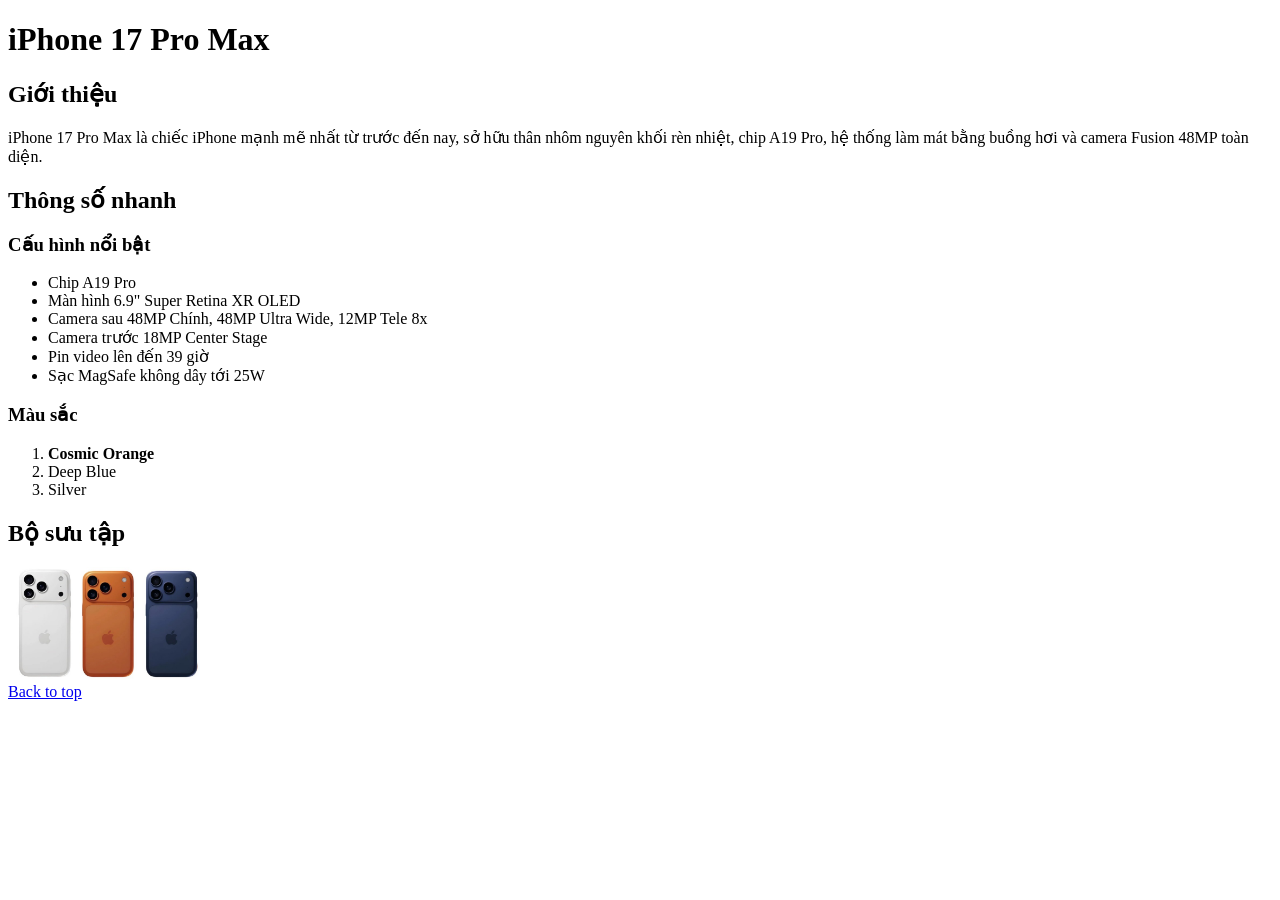
==== NSC.html @ d730a1f3 "Initial commit - iPhone 17 Pro Max website" ====
<!DOCTYPE html>
<html lang="en">

<head>
    <meta charset="UTF-8">
    <meta http-equiv="X-UA-Compatible" content="IE=edge">
    <meta name="viewport" content="width=device-width, initial-scale=1.0">
    <title>Iphone 17 Pro Max</title>
</head>
<body>
    <main>
        <h1 id="main">iPhone 17 Pro Max</h1>
        <div>
            <h2>Giới thiệu</h2>
            <p>iPhone 17 Pro Max là chiếc iPhone mạnh mẽ nhất từ trước đến nay, sở hữu thân nhôm nguyên khối rèn nhiệt,
                chip A19 Pro, hệ thống làm mát bằng buồng hơi và camera Fusion 48MP toàn diện.</p>
        </div>
        <div>
            <h2>Thông số nhanh</h2>
            <h3>Cấu hình nổi bật</h3>
            <ul>
                <li>Chip A19 Pro</li>
                <li>Màn hình 6.9" Super Retina XR OLED</li>
                <li>Camera sau 48MP Chính, 48MP Ultra Wide, 12MP Tele 8x</li>
                <li>Camera trước 18MP Center Stage</li>
                <li>Pin video lên đến 39 giờ</li>
                <li>Sạc MagSafe không dây tới 25W</li>
            </ul>
            <h3>Màu sắc</h3>
            <ol>
                <li><strong>Cosmic Orange</strong></li>
                <li>Deep Blue</li>
                <li>Silver</li>
            </ol>
        </div>
        <div class="gallery">
            <h2>Bộ sưu tập</h2>
            <img src="3-1752810064-528-width740height416.jpg" alt="iPhone 17 Pro Max" width="200">
        </div>
        <a href="#main" class="back">Back to top</a>
    </main>
</body>
</html>
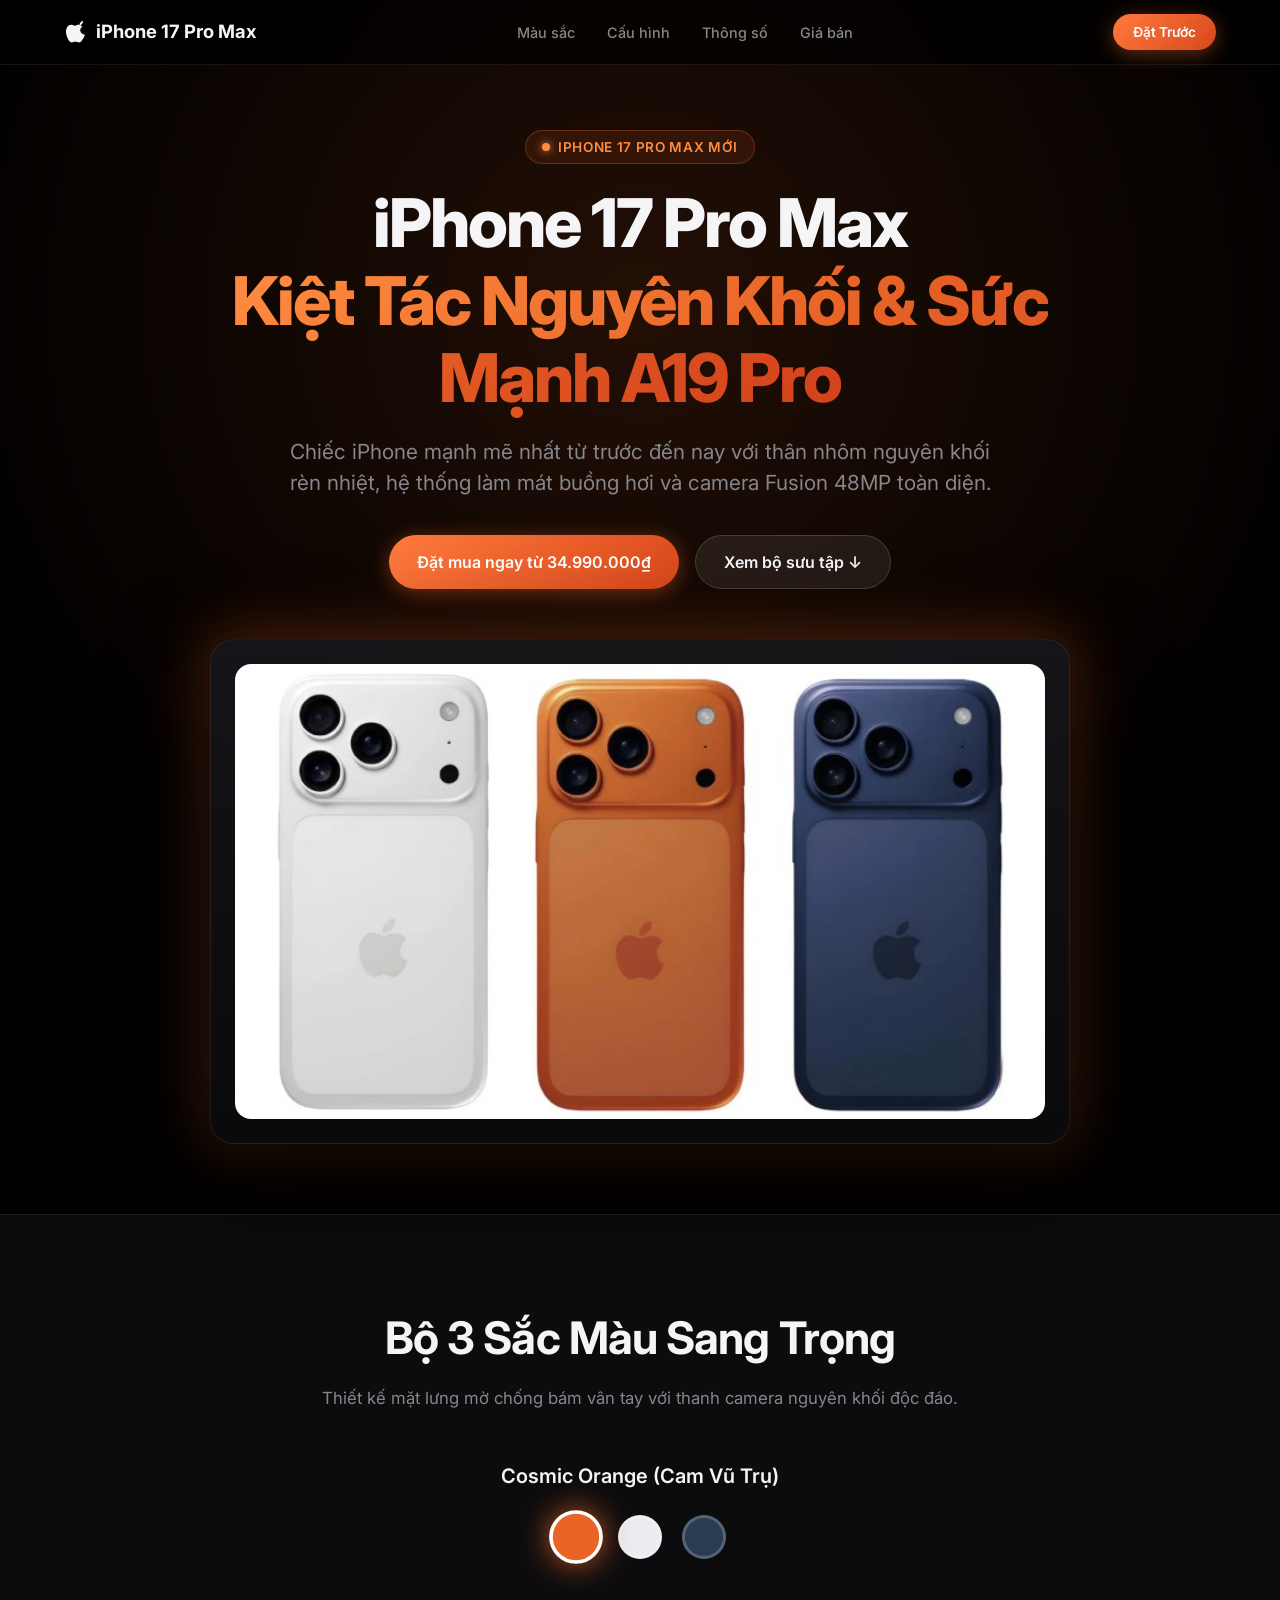
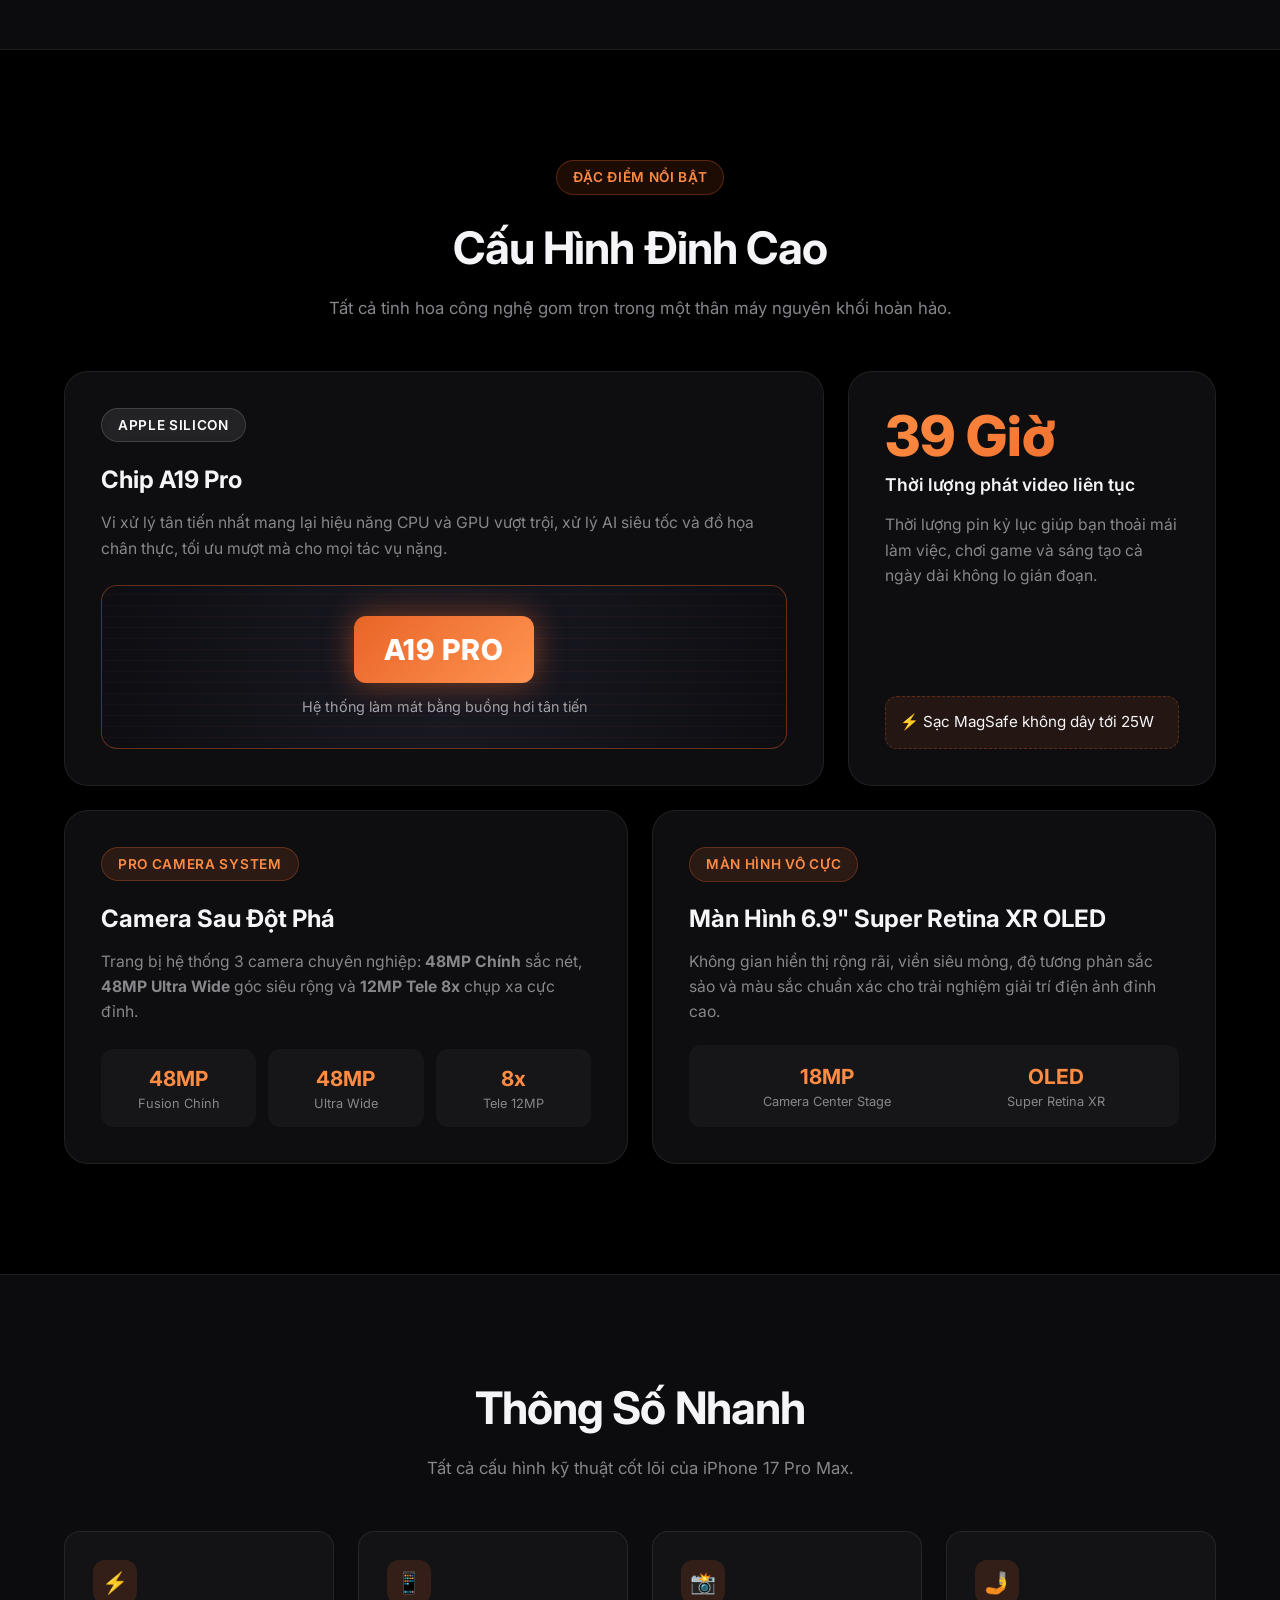
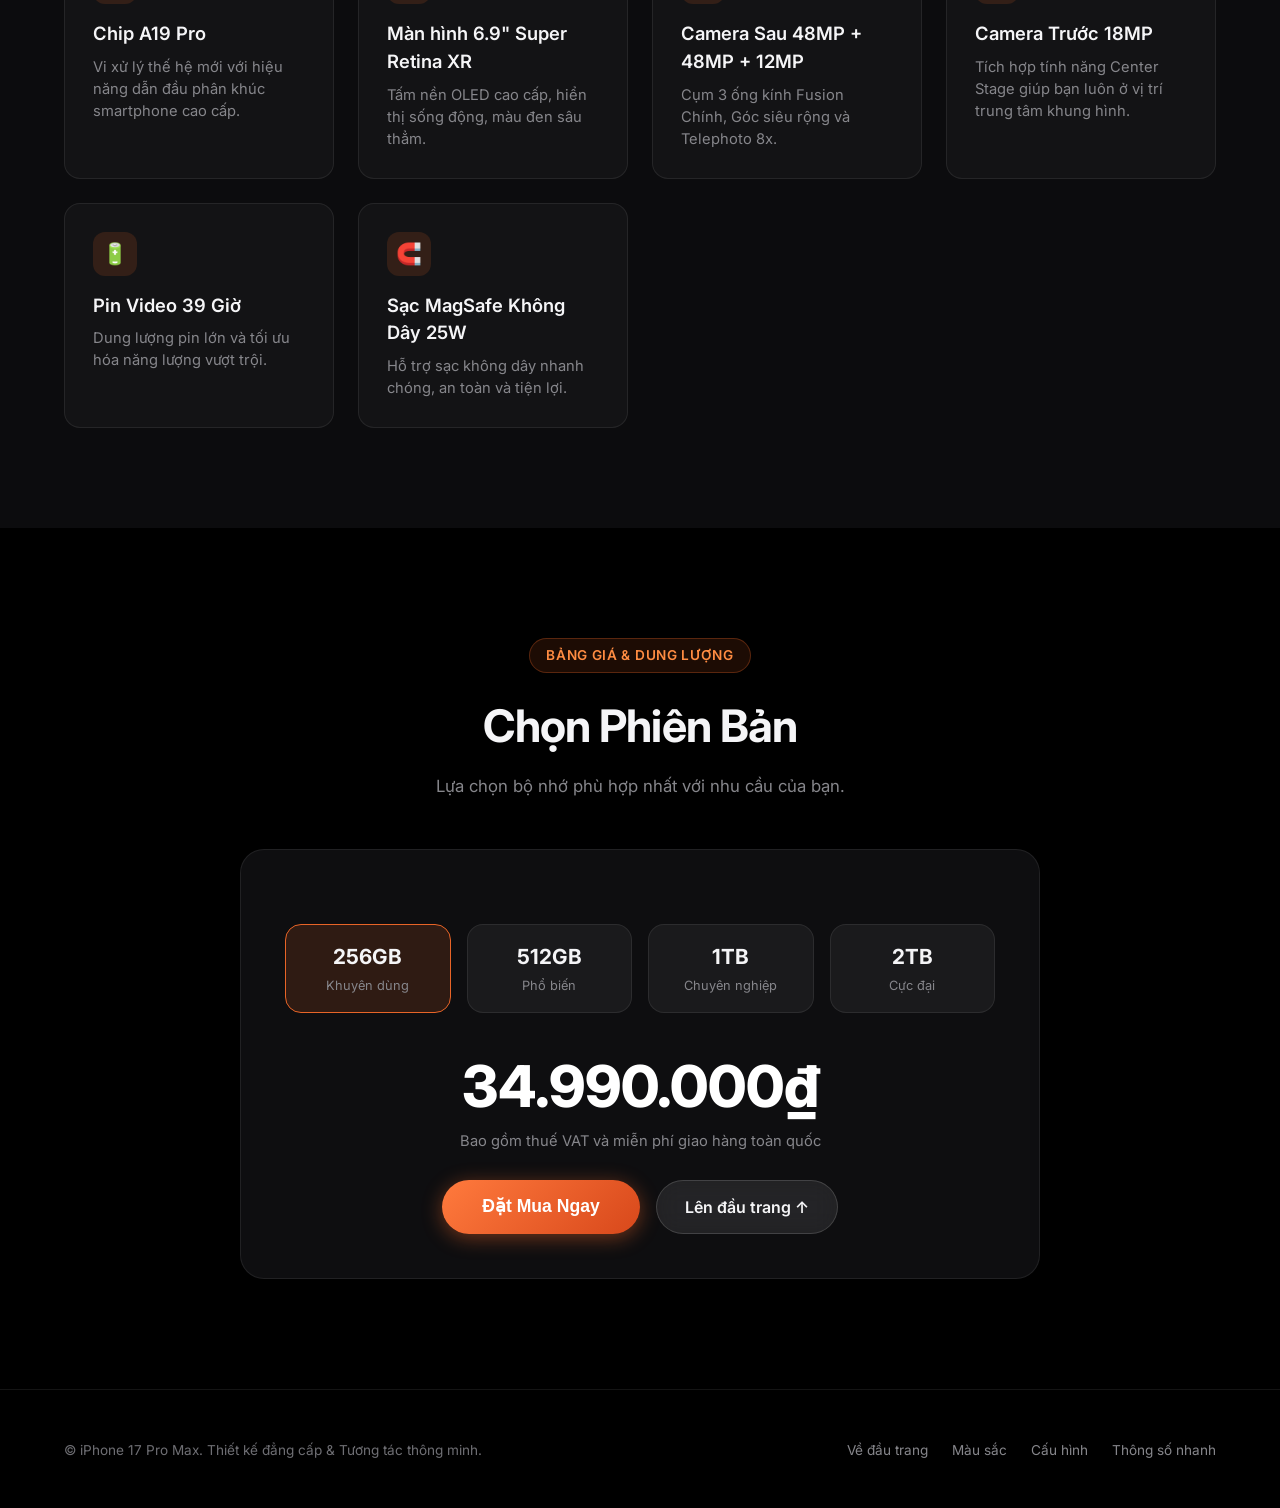
==== commit 6c5adc74: "Update site to exclusively use original image 3-1752810064-528-width740height416.jpg and clean up ex" ====
--- a/NSC.html
+++ b/NSC.html
@@ -1,43 +1,288 @@
 <!DOCTYPE html>
-<html lang="en">
-
+<html lang="vi">
 <head>
-    <meta charset="UTF-8">
-    <meta http-equiv="X-UA-Compatible" content="IE=edge">
-    <meta name="viewport" content="width=device-width, initial-scale=1.0">
-    <title>Iphone 17 Pro Max</title>
+  <meta charset="UTF-8">
+  <meta http-equiv="X-UA-Compatible" content="IE=edge">
+  <meta name="viewport" content="width=device-width, initial-scale=1.0">
+  <meta name="description" content="Khám phá iPhone 17 Pro Max hoàn toàn mới với chip Apple A19 Pro, khung nhôm rèn nhiệt, camera Fusion 48MP và pin 39 giờ.">
+  <title>iPhone 17 Pro Max - Đỉnh Cao Công Nghệ Tương Lai | Apple</title>
+  
+  <!-- Google Fonts: Inter & Outfit -->
+  <link rel="preconnect" href="https://fonts.googleapis.com">
+  <link rel="preconnect" href="https://fonts.gstatic.com" crossorigin>
+  <link href="https://fonts.googleapis.com/css2?family=Inter:wght@300;400;500;600;700;800&family=Outfit:wght@600;700;800&display=swap" rel="stylesheet">
+  
+  <link rel="stylesheet" href="style.css">
 </head>
 <body>
-    <main>
-        <h1 id="main">iPhone 17 Pro Max</h1>
-        <div>
-            <h2>Giới thiệu</h2>
-            <p>iPhone 17 Pro Max là chiếc iPhone mạnh mẽ nhất từ trước đến nay, sở hữu thân nhôm nguyên khối rèn nhiệt,
-                chip A19 Pro, hệ thống làm mát bằng buồng hơi và camera Fusion 48MP toàn diện.</p>
-        </div>
-        <div>
-            <h2>Thông số nhanh</h2>
-            <h3>Cấu hình nổi bật</h3>
-            <ul>
-                <li>Chip A19 Pro</li>
-                <li>Màn hình 6.9" Super Retina XR OLED</li>
-                <li>Camera sau 48MP Chính, 48MP Ultra Wide, 12MP Tele 8x</li>
-                <li>Camera trước 18MP Center Stage</li>
-                <li>Pin video lên đến 39 giờ</li>
-                <li>Sạc MagSafe không dây tới 25W</li>
-            </ul>
-            <h3>Màu sắc</h3>
-            <ol>
-                <li><strong>Cosmic Orange</strong></li>
-                <li>Deep Blue</li>
-                <li>Silver</li>
-            </ol>
-        </div>
-        <div class="gallery">
-            <h2>Bộ sưu tập</h2>
-            <img src="3-1752810064-528-width740height416.jpg" alt="iPhone 17 Pro Max" width="200">
-        </div>
-        <a href="#main" class="back">Back to top</a>
-    </main>
+
+  <!-- Navigation Bar -->
+  <header>
+    <div class="container nav-container">
+      <a href="#hero" class="logo">
+        <svg height="22" viewBox="0 0 170 170" width="22" xmlns="http://www.w3.org/2000/svg">
+          <path d="m150.37 130.25c-2.45 5.66-5.35 10.87-8.71 15.66-4.58 6.53-8.33 11.05-11.22 13.56-4.48 4.12-9.28 6.23-14.42 6.35-3.69 0-8.14-1.05-13.32-3.18-5.19-2.12-9.97-3.17-14.34-3.17-4.58 0-9.49 1.05-14.75 3.17-5.26 2.13-9.5 3.24-12.74 3.35-4.35.13-9.16-1.9-14.42-6.08-3.7-3.04-7.58-7.7-11.64-13.99-5.99-9.35-10.74-19.81-14.25-31.39-3.51-11.58-5.27-22.65-5.27-33.2 0-14.89 3.82-27.18 11.45-36.87 7.64-9.69 17.06-14.65 28.26-14.88 4.79 0 10.15 1.25 16.08 3.76 5.93 2.5 9.77 3.82 11.51 3.94 1.74-.12 5.8-1.55 12.18-4.3 6.38-2.74 11.87-3.99 16.48-3.75 12.74 1.09 22.84 5.88 30.3 14.38-10.87 6.64-16.19 15.88-15.96 27.73.23 9.47 3.82 17.51 10.78 24.13 6.96 6.62 15.43 10.45 25.41 11.49-2.29 6.85-5.11 14.15-8.47 21.91zM119.22 31.84c0-7.39 2.67-14.36 8.01-20.91 5.34-6.55 11.96-10.48 19.86-11.79.22 1.3.33 2.49.33 3.58 0 7.39-2.77 14.42-8.32 21.09-5.55 6.67-12.22 10.5-20.02 11.49-.22-1.09-.33-2.18-.33-3.27z"/>
+        </svg>
+        <span>iPhone 17 Pro Max</span>
+      </a>
+
+      <ul class="nav-links">
+        <li><a href="#overview">Màu sắc</a></li>
+        <li><a href="#features">Cấu hình</a></li>
+        <li><a href="#specs">Thông số</a></li>
+        <li><a href="#preorder">Giá bán</a></li>
+      </ul>
+
+      <a href="#preorder" class="btn btn-primary nav-cta">Đặt Trước</a>
+    </div>
+  </header>
+
+  <main>
+    <!-- Hero Section -->
+    <section class="hero" id="hero">
+      <div class="container">
+        <div class="hero-content">
+          <div class="badge">
+            <span class="badge-dot"></span>
+            iPhone 17 Pro Max Mới
+          </div>
+          <h1>
+            iPhone 17 Pro Max<br>
+            <span class="orange-gradient-text">Kiệt Tác Nguyên Khối & Sức Mạnh A19 Pro</span>
+          </h1>
+          <p class="hero-subtitle">
+            Chiếc iPhone mạnh mẽ nhất từ trước đến nay với thân nhôm nguyên khối rèn nhiệt, hệ thống làm mát buồng hơi và camera Fusion 48MP toàn diện.
+          </p>
+          <div class="hero-actions">
+            <a href="#preorder" class="btn btn-primary">Đặt mua ngay từ 34.990.000₫</a>
+            <a href="#overview" class="btn btn-secondary">Xem bộ sưu tập ↓</a>
+          </div>
+        </div>
+
+        <!-- Hero Showcase Card with Original Image -->
+        <div class="hero-visual-card" id="hero-visual-card">
+          <div class="image-frame">
+            <img src="3-1752810064-528-width740height416.jpg" alt="Bộ sưu tập màu sắc iPhone 17 Pro Max: Silver, Cosmic Orange, Deep Blue" class="main-product-img" id="main-product-img">
+          </div>
+        </div>
+      </div>
+    </section>
+
+    <!-- Color Selector Section -->
+    <section class="color-showcase" id="overview">
+      <div class="container">
+        <div class="section-header">
+          <h2>Bộ 3 Sắc Màu Sang Trọng</h2>
+          <p>Thiết kế mặt lưng mờ chống bám vân tay với thanh camera nguyên khối độc đáo.</p>
+        </div>
+
+        <div class="color-picker-wrapper">
+          <div class="current-color-name" id="selected-color-name">Cosmic Orange (Cam Vũ Trụ)</div>
+          <div class="color-dots">
+            <div class="color-dot cosmic-orange active" data-color="cosmic-orange" title="Cosmic Orange"></div>
+            <div class="color-dot silver" data-color="silver" title="Silver"></div>
+            <div class="color-dot deep-blue" data-color="deep-blue" title="Deep Blue"></div>
+          </div>
+        </div>
+      </div>
+    </section>
+
+    <!-- Bento Grid Features -->
+    <section class="features" id="features">
+      <div class="container">
+        <div class="section-header">
+          <div class="badge">Đặc Điểm Nổi Bật</div>
+          <h2>Cấu Hình Đỉnh Cao</h2>
+          <p>Tất cả tinh hoa công nghệ gom trọn trong một thân máy nguyên khối hoàn hảo.</p>
+        </div>
+
+        <div class="bento-grid">
+          <!-- Card 1: Chip A19 Pro -->
+          <div class="bento-card col-8">
+            <div>
+              <span class="badge" style="background: rgba(255, 255, 255, 0.08); color: #fff; border-color: rgba(255,255,255,0.15);">Apple Silicon</span>
+              <h3>Chip A19 Pro</h3>
+              <p>Vi xử lý tân tiến nhất mang lại hiệu năng CPU và GPU vượt trội, xử lý AI siêu tốc và đồ họa chân thực, tối ưu mượt mà cho mọi tác vụ nặng.</p>
+            </div>
+            <div class="chip-visual">
+              <div class="chip-core">A19 PRO</div>
+              <p style="margin-top: 12px; color: #a1a1a6; font-size: 0.9rem;">Hệ thống làm mát bằng buồng hơi tân tiến</p>
+            </div>
+          </div>
+
+          <!-- Card 2: Pin khủng -->
+          <div class="bento-card col-4">
+            <div>
+              <div class="stat-number">39 Giờ</div>
+              <div class="stat-label">Thời lượng phát video liên tục</div>
+              <p style="margin-top: 14px;">Thời lượng pin kỷ lục giúp bạn thoải mái làm việc, chơi game và sáng tạo cả ngày dài không lo gián đoạn.</p>
+            </div>
+            <div style="margin-top: 24px; padding: 14px; background: rgba(232, 100, 39, 0.1); border-radius: 12px; border: 1px dashed rgba(232, 100, 39, 0.3); font-size: 0.95rem;">
+              ⚡ Sạc MagSafe không dây tới 25W
+            </div>
+          </div>
+
+          <!-- Card 3: Camera System -->
+          <div class="bento-card col-6">
+            <div>
+              <span class="badge">Pro Camera System</span>
+              <h3>Camera Sau Đột Phá</h3>
+              <p>Trang bị hệ thống 3 camera chuyên nghiệp: <strong>48MP Chính</strong> sắc nét, <strong>48MP Ultra Wide</strong> góc siêu rộng và <strong>12MP Tele 8x</strong> chụp xa cực đỉnh.</p>
+            </div>
+            <div style="display: flex; gap: 12px; margin-top: 20px;">
+              <div style="flex: 1; background: rgba(255,255,255,0.03); padding: 14px; border-radius: 12px; text-align: center;">
+                <div style="font-size: 1.3rem; font-weight: 700; color: #ff8c42;">48MP</div>
+                <div style="font-size: 0.8rem; color: var(--text-secondary);">Fusion Chính</div>
+              </div>
+              <div style="flex: 1; background: rgba(255,255,255,0.03); padding: 14px; border-radius: 12px; text-align: center;">
+                <div style="font-size: 1.3rem; font-weight: 700; color: #ff8c42;">48MP</div>
+                <div style="font-size: 0.8rem; color: var(--text-secondary);">Ultra Wide</div>
+              </div>
+              <div style="flex: 1; background: rgba(255,255,255,0.03); padding: 14px; border-radius: 12px; text-align: center;">
+                <div style="font-size: 1.3rem; font-weight: 700; color: #ff8c42;">8x</div>
+                <div style="font-size: 0.8rem; color: var(--text-secondary);">Tele 12MP</div>
+              </div>
+            </div>
+          </div>
+
+          <!-- Card 4: Display Super Retina XR -->
+          <div class="bento-card col-6">
+            <div>
+              <span class="badge">Màn hình vô cực</span>
+              <h3>Màn Hình 6.9" Super Retina XR OLED</h3>
+              <p>Không gian hiển thị rộng rãi, viền siêu mỏng, độ tương phản sắc sảo và màu sắc chuẩn xác cho trải nghiệm giải trí điện ảnh đỉnh cao.</p>
+            </div>
+            <div style="margin-top: 20px; padding: 16px; background: rgba(255,255,255,0.03); border-radius: 12px; display: flex; justify-content: space-around; text-align: center;">
+              <div>
+                <div style="font-size: 1.3rem; font-weight: 700; color: #ff8c42;">18MP</div>
+                <div style="font-size: 0.8rem; color: var(--text-secondary);">Camera Center Stage</div>
+              </div>
+              <div>
+                <div style="font-size: 1.3rem; font-weight: 700; color: #ff8c42;">OLED</div>
+                <div style="font-size: 0.8rem; color: var(--text-secondary);">Super Retina XR</div>
+              </div>
+            </div>
+          </div>
+        </div>
+      </div>
+    </section>
+
+    <!-- Specs Section -->
+    <section class="specs-section" id="specs">
+      <div class="container">
+        <div class="section-header">
+          <h2>Thông Số Nhanh</h2>
+          <p>Tất cả cấu hình kỹ thuật cốt lõi của iPhone 17 Pro Max.</p>
+        </div>
+
+        <div class="specs-grid">
+          <div class="spec-item">
+            <div class="spec-icon">⚡</div>
+            <h4>Chip A19 Pro</h4>
+            <p>Vi xử lý thế hệ mới với hiệu năng dẫn đầu phân khúc smartphone cao cấp.</p>
+          </div>
+
+          <div class="spec-item">
+            <div class="spec-icon">📱</div>
+            <h4>Màn hình 6.9" Super Retina XR</h4>
+            <p>Tấm nền OLED cao cấp, hiển thị sống động, màu đen sâu thẳm.</p>
+          </div>
+
+          <div class="spec-item">
+            <div class="spec-icon">📸</div>
+            <h4>Camera Sau 48MP + 48MP + 12MP</h4>
+            <p>Cụm 3 ống kính Fusion Chính, Góc siêu rộng và Telephoto 8x.</p>
+          </div>
+
+          <div class="spec-item">
+            <div class="spec-icon">🤳</div>
+            <h4>Camera Trước 18MP</h4>
+            <p>Tích hợp tính năng Center Stage giúp bạn luôn ở vị trí trung tâm khung hình.</p>
+          </div>
+
+          <div class="spec-item">
+            <div class="spec-icon">🔋</div>
+            <h4>Pin Video 39 Giờ</h4>
+            <p>Dung lượng pin lớn và tối ưu hóa năng lượng vượt trội.</p>
+          </div>
+
+          <div class="spec-item">
+            <div class="spec-icon">🧲</div>
+            <h4>Sạc MagSafe Không Dây 25W</h4>
+            <p>Hỗ trợ sạc không dây nhanh chóng, an toàn và tiện lợi.</p>
+          </div>
+        </div>
+      </div>
+    </section>
+
+    <!-- Pre-Order & Price Configurator -->
+    <section class="pricing-section" id="preorder">
+      <div class="container">
+        <div class="section-header">
+          <div class="badge">Bảng Giá & Dung Lượng</div>
+          <h2>Chọn Phiên Bản</h2>
+          <p>Lựa chọn bộ nhớ phù hợp nhất với nhu cầu của bạn.</p>
+        </div>
+
+        <div class="config-box">
+          <div class="storage-options">
+            <div class="storage-btn active" data-storage="256GB">
+              <span class="size">256GB</span>
+              <span class="price-hint">Khuyên dùng</span>
+            </div>
+            <div class="storage-btn" data-storage="512GB">
+              <span class="size">512GB</span>
+              <span class="price-hint">Phổ biến</span>
+            </div>
+            <div class="storage-btn" data-storage="1TB">
+              <span class="size">1TB</span>
+              <span class="price-hint">Chuyên nghiệp</span>
+            </div>
+            <div class="storage-btn" data-storage="2TB">
+              <span class="size">2TB</span>
+              <span class="price-hint">Cực đại</span>
+            </div>
+          </div>
+
+          <div class="price-display">
+            <div class="price-amount" id="main-price-display">34.990.000₫</div>
+            <div class="price-note">Bao gồm thuế VAT và miễn phí giao hàng toàn quốc</div>
+          </div>
+
+          <div style="display: flex; justify-content: center; gap: 16px; flex-wrap: wrap;">
+            <button class="btn btn-primary" id="btn-preorder" style="padding: 16px 40px; font-size: 1.1rem;">
+              Đặt Mua Ngay
+            </button>
+            <a href="#hero" class="btn btn-secondary">
+              Lên đầu trang ↑
+            </a>
+          </div>
+        </div>
+      </div>
+    </section>
+  </main>
+
+  <!-- Toast Message -->
+  <div class="toast" id="cart-toast">
+    <span style="font-size: 1.4rem;">🎉</span>
+    <span id="toast-msg">Đã thêm iPhone 17 Pro Max vào giỏ hàng thành công!</span>
+  </div>
+
+  <!-- Footer -->
+  <footer>
+    <div class="container">
+      <div class="footer-content">
+        <p>© iPhone 17 Pro Max. Thiết kế đẳng cấp & Tương tác thông minh.</p>
+        <ul class="footer-links">
+          <li><a href="#hero">Về đầu trang</a></li>
+          <li><a href="#overview">Màu sắc</a></li>
+          <li><a href="#features">Cấu hình</a></li>
+          <li><a href="#specs">Thông số nhanh</a></li>
+        </ul>
+      </div>
+    </div>
+  </footer>
+
+  <script src="script.js"></script>
 </body>
 </html>
--- a/style.css
+++ b/style.css
@@ -0,0 +1,629 @@
+:root {
+  --bg-primary: #000000;
+  --bg-secondary: #0c0c0e;
+  --bg-card: rgba(20, 20, 24, 0.7);
+  --bg-card-hover: rgba(30, 30, 38, 0.85);
+  --border-color: rgba(255, 255, 255, 0.08);
+  --border-glow: rgba(255, 107, 53, 0.4);
+  
+  --accent-orange: #e86427;
+  --accent-orange-glow: rgba(232, 100, 39, 0.45);
+  --accent-blue: #2f455c;
+  --accent-blue-glow: rgba(47, 69, 92, 0.6);
+  --accent-silver: #e5e5ea;
+  --accent-silver-glow: rgba(230, 230, 240, 0.4);
+  
+  --text-primary: #f5f5f7;
+  --text-secondary: #86868b;
+  --text-muted: #6e6e73;
+  
+  --font-sans: 'Inter', -apple-system, BlinkMacSystemFont, 'SF Pro Display', sans-serif;
+  --radius-sm: 8px;
+  --radius-md: 16px;
+  --radius-lg: 24px;
+  --radius-full: 9999px;
+  
+  --transition-smooth: all 0.4s cubic-bezier(0.16, 1, 0.3, 1);
+  --transition-fast: all 0.2s ease;
+}
+
+* {
+  margin: 0;
+  padding: 0;
+  box-sizing: border-box;
+  scroll-behavior: smooth;
+}
+
+body {
+  background-color: var(--bg-primary);
+  color: var(--text-primary);
+  font-family: var(--font-sans);
+  line-height: 1.5;
+  overflow-x: hidden;
+  -webkit-font-smoothing: antialiased;
+}
+
+/* Custom Scrollbar */
+::-webkit-scrollbar {
+  width: 8px;
+}
+::-webkit-scrollbar-track {
+  background: var(--bg-primary);
+}
+::-webkit-scrollbar-thumb {
+  background: #26262e;
+  border-radius: 4px;
+}
+::-webkit-scrollbar-thumb:hover {
+  background: var(--accent-orange);
+}
+
+.container {
+  max-width: 1200px;
+  margin: 0 auto;
+  padding: 0 24px;
+}
+
+.orange-gradient-text {
+  background: linear-gradient(135deg, #ff8c42 0%, #e86427 50%, #d3411b 100%);
+  -webkit-background-clip: text;
+  -webkit-text-fill-color: transparent;
+}
+
+.badge {
+  display: inline-flex;
+  align-items: center;
+  gap: 8px;
+  padding: 6px 16px;
+  background: rgba(232, 100, 39, 0.12);
+  border: 1px solid rgba(232, 100, 39, 0.3);
+  border-radius: var(--radius-full);
+  color: #ff8c42;
+  font-size: 0.85rem;
+  font-weight: 600;
+  letter-spacing: 0.05em;
+  text-transform: uppercase;
+  margin-bottom: 20px;
+  backdrop-filter: blur(10px);
+}
+
+.badge-dot {
+  width: 8px;
+  height: 8px;
+  background: #ff8c42;
+  border-radius: 50%;
+  display: inline-block;
+  box-shadow: 0 0 8px #ff8c42;
+}
+
+.btn {
+  display: inline-flex;
+  align-items: center;
+  justify-content: center;
+  gap: 8px;
+  padding: 14px 28px;
+  border-radius: var(--radius-full);
+  font-size: 1rem;
+  font-weight: 600;
+  text-decoration: none;
+  cursor: pointer;
+  transition: var(--transition-smooth);
+  border: none;
+}
+
+.btn-primary {
+  background: linear-gradient(135deg, #ff7a3d, #d8481b);
+  color: #ffffff;
+  box-shadow: 0 4px 20px var(--accent-orange-glow);
+}
+
+.btn-primary:hover {
+  transform: translateY(-2px);
+  box-shadow: 0 8px 30px rgba(232, 100, 39, 0.65);
+}
+
+.btn-secondary {
+  background: rgba(255, 255, 255, 0.08);
+  color: var(--text-primary);
+  backdrop-filter: blur(12px);
+  border: 1px solid rgba(255, 255, 255, 0.15);
+}
+
+.btn-secondary:hover {
+  background: rgba(255, 255, 255, 0.15);
+  transform: translateY(-2px);
+}
+
+/* Header */
+header {
+  position: fixed;
+  top: 0;
+  left: 0;
+  width: 100%;
+  z-index: 1000;
+  background: rgba(0, 0, 0, 0.75);
+  backdrop-filter: blur(20px);
+  border-bottom: 1px solid var(--border-color);
+}
+
+.nav-container {
+  display: flex;
+  justify-content: space-between;
+  align-items: center;
+  height: 64px;
+}
+
+.logo {
+  display: flex;
+  align-items: center;
+  gap: 10px;
+  font-weight: 700;
+  font-size: 1.15rem;
+  color: var(--text-primary);
+  text-decoration: none;
+}
+
+.logo svg {
+  fill: currentColor;
+}
+
+.nav-links {
+  display: flex;
+  gap: 32px;
+  list-style: none;
+}
+
+.nav-links a {
+  color: var(--text-secondary);
+  text-decoration: none;
+  font-size: 0.9rem;
+  font-weight: 500;
+  transition: var(--transition-fast);
+}
+
+.nav-links a:hover {
+  color: var(--text-primary);
+}
+
+.nav-cta {
+  padding: 8px 20px;
+  font-size: 0.85rem;
+}
+
+/* Hero Section */
+.hero {
+  position: relative;
+  min-height: 100vh;
+  display: flex;
+  align-items: center;
+  justify-content: center;
+  padding: 130px 0 70px;
+  text-align: center;
+  background: radial-gradient(circle at 50% 25%, rgba(232, 100, 39, 0.15) 0%, transparent 65%);
+}
+
+.hero-content {
+  max-width: 900px;
+  margin: 0 auto;
+}
+
+.hero h1 {
+  font-size: clamp(2.4rem, 6vw, 4.2rem);
+  font-weight: 800;
+  letter-spacing: -0.03em;
+  line-height: 1.15;
+  margin-bottom: 20px;
+}
+
+.hero-subtitle {
+  font-size: clamp(1.05rem, 2vw, 1.3rem);
+  color: var(--text-secondary);
+  max-width: 720px;
+  margin: 0 auto 36px;
+  font-weight: 400;
+}
+
+.hero-actions {
+  display: flex;
+  gap: 16px;
+  justify-content: center;
+  margin-bottom: 50px;
+  flex-wrap: wrap;
+}
+
+/* Image Showcase */
+.hero-visual-card {
+  position: relative;
+  max-width: 860px;
+  margin: 0 auto;
+  background: linear-gradient(180deg, rgba(25, 25, 30, 0.8) 0%, rgba(10, 10, 12, 0.95) 100%);
+  border-radius: var(--radius-lg);
+  padding: 24px;
+  border: 1px solid var(--border-color);
+  box-shadow: 0 30px 100px rgba(0, 0, 0, 0.9), 0 0 60px var(--accent-orange-glow);
+  transition: var(--transition-smooth);
+}
+
+.image-frame {
+  position: relative;
+  border-radius: var(--radius-md);
+  overflow: hidden;
+  background: #08080a;
+}
+
+.main-product-img {
+  width: 100%;
+  max-height: 480px;
+  object-fit: contain;
+  display: block;
+  transition: transform 0.6s cubic-bezier(0.16, 1, 0.3, 1);
+}
+
+.hero-visual-card:hover .main-product-img {
+  transform: scale(1.03);
+}
+
+/* Color Showcase */
+.color-showcase {
+  padding: 90px 0;
+  background: var(--bg-secondary);
+  border-top: 1px solid var(--border-color);
+  border-bottom: 1px solid var(--border-color);
+}
+
+.section-header {
+  text-align: center;
+  max-width: 700px;
+  margin: 0 auto 50px;
+}
+
+.section-header h2 {
+  font-size: clamp(2rem, 4vw, 2.8rem);
+  font-weight: 700;
+  margin-bottom: 14px;
+  letter-spacing: -0.02em;
+}
+
+.section-header p {
+  color: var(--text-secondary);
+  font-size: 1.05rem;
+}
+
+.color-picker-wrapper {
+  display: flex;
+  flex-direction: column;
+  align-items: center;
+  gap: 24px;
+}
+
+.current-color-name {
+  font-size: 1.25rem;
+  font-weight: 600;
+  color: var(--text-primary);
+}
+
+.color-dots {
+  display: flex;
+  gap: 20px;
+}
+
+.color-dot {
+  width: 44px;
+  height: 44px;
+  border-radius: 50%;
+  border: 3px solid rgba(255, 255, 255, 0.2);
+  cursor: pointer;
+  transition: var(--transition-smooth);
+}
+
+.color-dot.active {
+  transform: scale(1.22);
+  border-color: #ffffff;
+  box-shadow: 0 0 25px var(--dot-glow, rgba(232, 100, 39, 0.8));
+}
+
+.color-dot.cosmic-orange {
+  background: #e86427;
+  --dot-glow: rgba(232, 100, 39, 0.85);
+}
+
+.color-dot.silver {
+  background: #ececf0;
+  --dot-glow: rgba(240, 240, 255, 0.8);
+}
+
+.color-dot.deep-blue {
+  background: #2a3c50;
+  --dot-glow: rgba(42, 60, 80, 0.9);
+}
+
+/* Bento Grid */
+.features {
+  padding: 110px 0;
+}
+
+.bento-grid {
+  display: grid;
+  grid-template-columns: repeat(12, 1fr);
+  gap: 24px;
+}
+
+.bento-card {
+  background: var(--bg-card);
+  border: 1px solid var(--border-color);
+  border-radius: var(--radius-lg);
+  padding: 36px;
+  backdrop-filter: blur(16px);
+  transition: var(--transition-smooth);
+  display: flex;
+  flex-direction: column;
+  justify-content: space-between;
+}
+
+.bento-card:hover {
+  background: var(--bg-card-hover);
+  border-color: rgba(255, 255, 255, 0.2);
+  transform: translateY(-4px);
+  box-shadow: 0 16px 40px rgba(0, 0, 0, 0.6);
+}
+
+.col-8 { grid-column: span 8; }
+.col-4 { grid-column: span 4; }
+.col-6 { grid-column: span 6; }
+.col-12 { grid-column: span 12; }
+
+.bento-card h3 {
+  font-size: 1.5rem;
+  font-weight: 700;
+  margin-bottom: 12px;
+}
+
+.bento-card p {
+  color: var(--text-secondary);
+  font-size: 0.98rem;
+  line-height: 1.6;
+}
+
+/* CSS Illustrated Badges / Visuals inside Cards */
+.chip-visual {
+  margin-top: 24px;
+  background: radial-gradient(circle, #1a1a24 0%, #0d0d12 100%);
+  border: 1px solid rgba(232, 100, 39, 0.4);
+  border-radius: var(--radius-md);
+  padding: 30px;
+  text-align: center;
+  position: relative;
+  overflow: hidden;
+}
+
+.chip-visual::before {
+  content: '';
+  position: absolute;
+  top: 0; left: 0; right: 0; bottom: 0;
+  background: repeating-linear-gradient(0deg, transparent, transparent 10px, rgba(232,100,39,0.05) 10px, rgba(232,100,39,0.05) 11px);
+}
+
+.chip-core {
+  display: inline-block;
+  background: linear-gradient(135deg, #e86427, #ff9452);
+  color: #fff;
+  font-size: 1.8rem;
+  font-weight: 800;
+  padding: 12px 30px;
+  border-radius: 12px;
+  box-shadow: 0 0 30px rgba(232, 100, 39, 0.5);
+  letter-spacing: 1px;
+}
+
+.stat-number {
+  font-size: 3.5rem;
+  font-weight: 800;
+  line-height: 1;
+  margin-bottom: 8px;
+  background: linear-gradient(135deg, #ff8c42, #e86427);
+  -webkit-background-clip: text;
+  -webkit-text-fill-color: transparent;
+}
+
+.stat-label {
+  font-size: 1.1rem;
+  font-weight: 600;
+  color: var(--text-primary);
+}
+
+/* Specs */
+.specs-section {
+  padding: 100px 0;
+  background: var(--bg-secondary);
+  border-top: 1px solid var(--border-color);
+}
+
+.specs-grid {
+  display: grid;
+  grid-template-columns: repeat(auto-fit, minmax(260px, 1fr));
+  gap: 24px;
+}
+
+.spec-item {
+  background: rgba(255, 255, 255, 0.03);
+  border: 1px solid var(--border-color);
+  padding: 28px;
+  border-radius: var(--radius-md);
+  transition: var(--transition-smooth);
+}
+
+.spec-item:hover {
+  background: rgba(255, 255, 255, 0.06);
+  border-color: var(--accent-orange);
+}
+
+.spec-icon {
+  width: 44px;
+  height: 44px;
+  border-radius: 12px;
+  background: rgba(232, 100, 39, 0.15);
+  color: var(--accent-orange);
+  display: flex;
+  align-items: center;
+  justify-content: center;
+  font-size: 1.3rem;
+  margin-bottom: 16px;
+}
+
+.spec-item h4 {
+  font-size: 1.15rem;
+  font-weight: 600;
+  margin-bottom: 8px;
+}
+
+.spec-item p {
+  color: var(--text-secondary);
+  font-size: 0.92rem;
+}
+
+/* Configurator / Preorder */
+.pricing-section {
+  padding: 110px 0;
+  text-align: center;
+}
+
+.config-box {
+  max-width: 800px;
+  margin: 0 auto;
+  background: var(--bg-card);
+  border: 1px solid var(--border-color);
+  border-radius: var(--radius-lg);
+  padding: 44px;
+  backdrop-filter: blur(20px);
+  box-shadow: 0 20px 60px rgba(0,0,0,0.6);
+}
+
+.storage-options {
+  display: grid;
+  grid-template-columns: repeat(4, 1fr);
+  gap: 16px;
+  margin: 30px 0;
+}
+
+.storage-btn {
+  padding: 16px;
+  background: rgba(255, 255, 255, 0.05);
+  border: 1px solid var(--border-color);
+  border-radius: var(--radius-md);
+  color: var(--text-primary);
+  cursor: pointer;
+  transition: var(--transition-fast);
+  text-align: center;
+}
+
+.storage-btn .size {
+  font-size: 1.3rem;
+  font-weight: 700;
+  display: block;
+}
+
+.storage-btn .price-hint {
+  font-size: 0.8rem;
+  color: var(--text-secondary);
+  margin-top: 4px;
+}
+
+.storage-btn.active, .storage-btn:hover {
+  background: rgba(232, 100, 39, 0.15);
+  border-color: var(--accent-orange);
+}
+
+.price-display {
+  margin: 28px 0;
+}
+
+.price-amount {
+  font-size: clamp(2.4rem, 5vw, 3.6rem);
+  font-weight: 800;
+  color: #ffffff;
+}
+
+.price-note {
+  color: var(--text-secondary);
+  font-size: 0.92rem;
+}
+
+/* Toast */
+.toast {
+  position: fixed;
+  bottom: 30px;
+  right: 30px;
+  background: #1a1a22;
+  color: #ffffff;
+  padding: 16px 24px;
+  border-radius: var(--radius-md);
+  border: 1px solid var(--accent-orange);
+  box-shadow: 0 10px 30px rgba(0,0,0,0.8);
+  display: flex;
+  align-items: center;
+  gap: 12px;
+  z-index: 2000;
+  transform: translateY(100px);
+  opacity: 0;
+  transition: var(--transition-smooth);
+}
+
+.toast.show {
+  transform: translateY(0);
+  opacity: 1;
+}
+
+/* Footer */
+footer {
+  background: #000000;
+  border-top: 1px solid var(--border-color);
+  padding: 50px 0 24px;
+  color: var(--text-muted);
+  font-size: 0.85rem;
+}
+
+.footer-content {
+  display: flex;
+  justify-content: space-between;
+  align-items: center;
+  flex-wrap: wrap;
+  gap: 20px;
+  margin-bottom: 24px;
+}
+
+.footer-links {
+  display: flex;
+  gap: 24px;
+  list-style: none;
+}
+
+.footer-links a {
+  color: var(--text-secondary);
+  text-decoration: none;
+  transition: var(--transition-fast);
+}
+
+.footer-links a:hover {
+  color: var(--text-primary);
+}
+
+@media (max-width: 992px) {
+  .col-8, .col-4, .col-6 {
+    grid-column: span 12;
+  }
+  .storage-options {
+    grid-template-columns: repeat(2, 1fr);
+  }
+}
+
+@media (max-width: 768px) {
+  .nav-links {
+    display: none;
+  }
+  .hero {
+    padding-top: 100px;
+  }
+  .config-box {
+    padding: 24px;
+  }
+}
